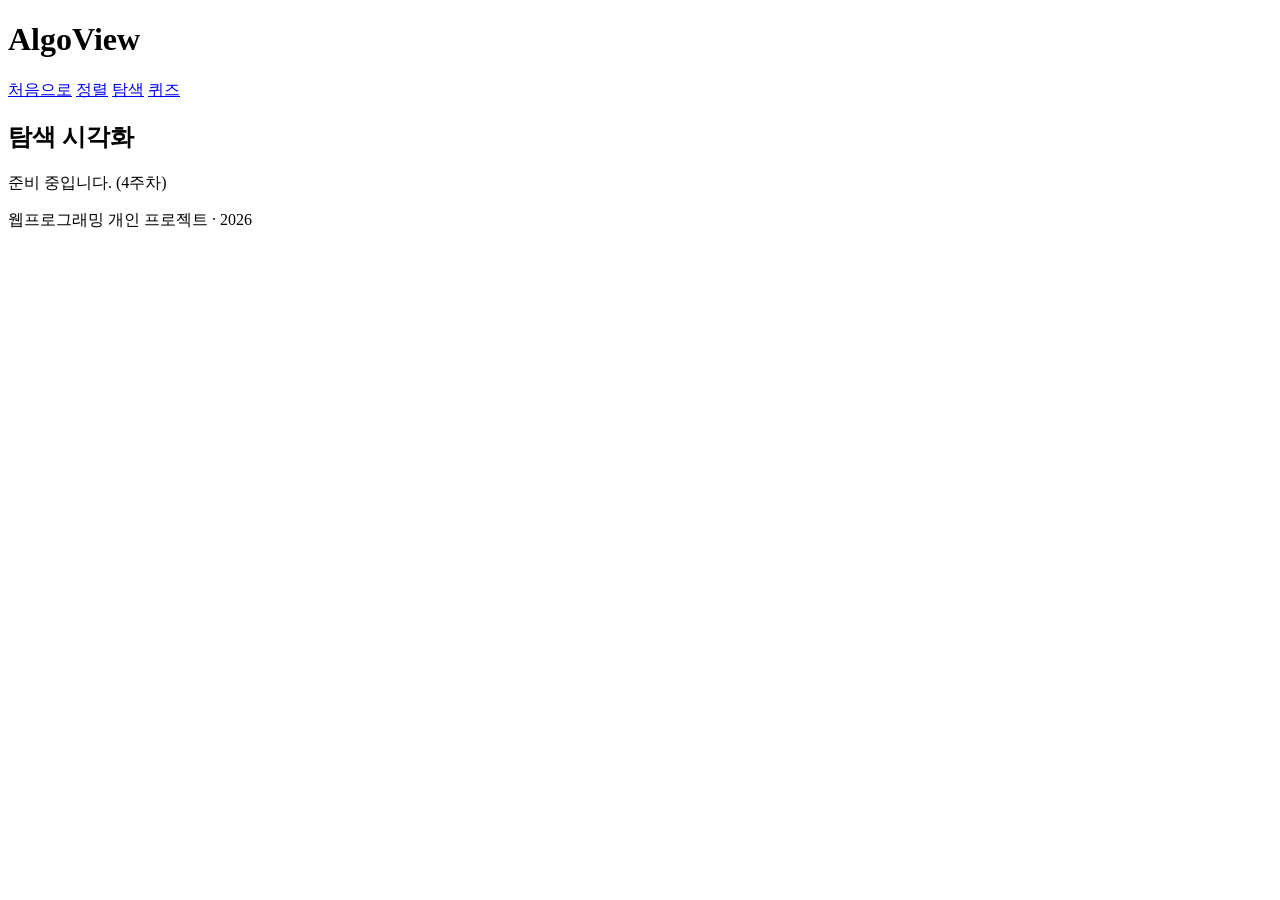
==== graph.html @ 5e1281aa "feat: html 뼈대 만들기" ====
<!DOCTYPE html>
<html lang="ko">
<head>
  <meta charset="UTF-8">
  <meta name="viewport" content="width=device-width, initial-scale=1.0">
  <title>탐색 시각화 – AlgoView</title>
  <link rel="stylesheet" href="./css/style.css">
</head>
<body>
  <header>
    <h1>AlgoView</h1>
    <nav>
      <a href="index.html">처음으로</a>
      <a href="sort.html">정렬</a>
      <a href="graph.html">탐색</a>
      <a href="quiz.html">퀴즈</a>
    </nav>
  </header>

  <main>
    <h2>탐색 시각화</h2>
    <p>준비 중입니다. (4주차)</p>
  </main>

  <footer>
    <p>웹프로그래밍 개인 프로젝트 · 2026</p>
  </footer>
</body>
</html>
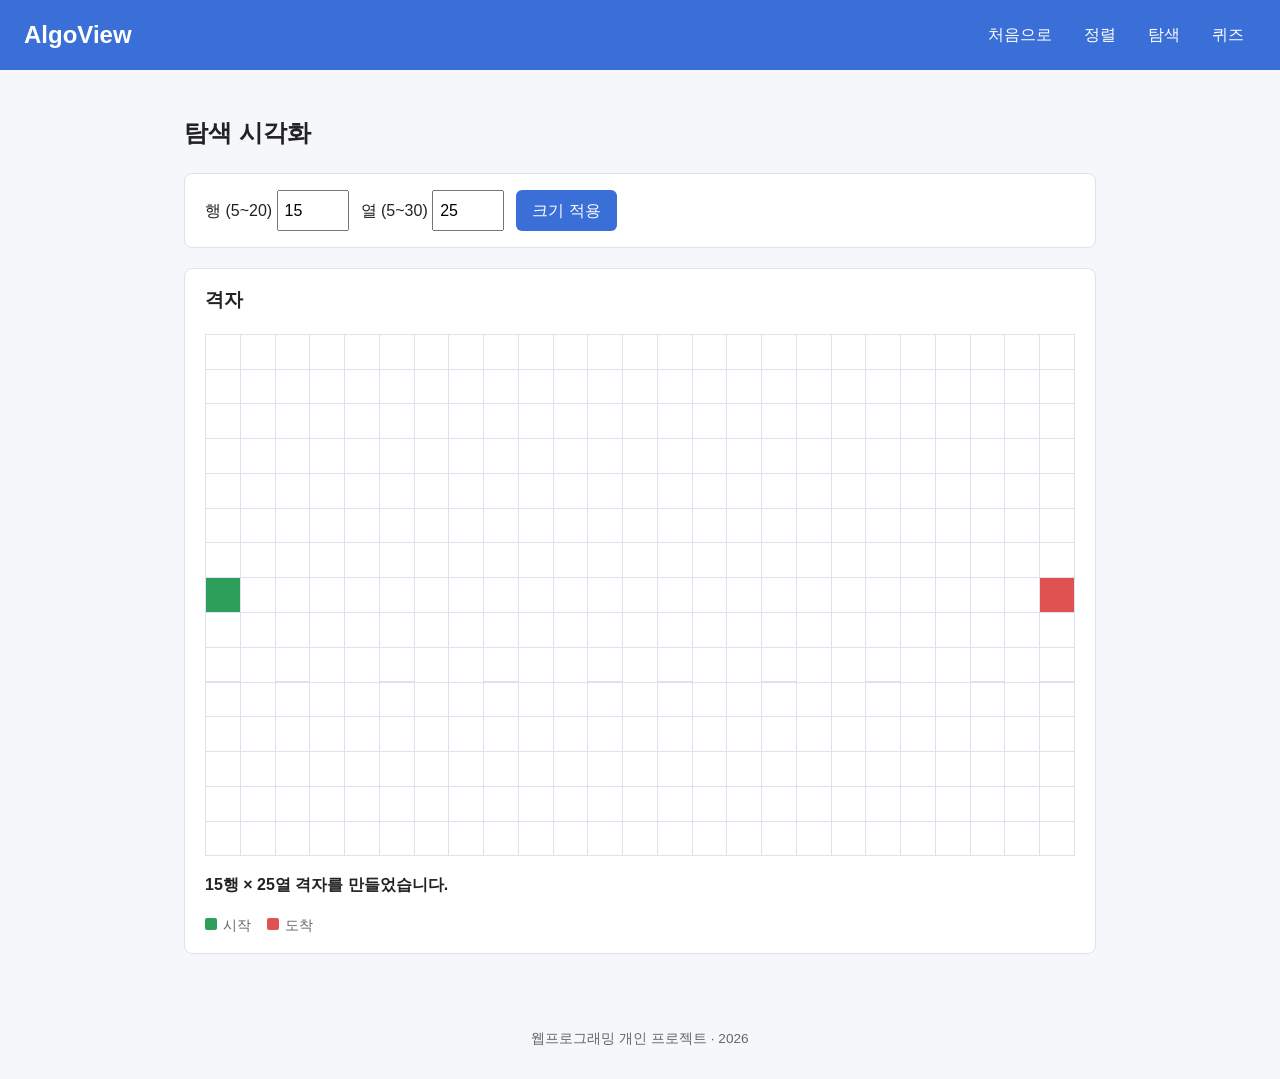
==== commit 9da32994: "feat: 탐색 페이지 격자 렌더링 - 탐색 페이지에 격자 렌더링 - 격자 크기 입력 받는 기능 포함" ====
--- a/graph.html
+++ b/graph.html
@@ -19,11 +19,40 @@
 
   <main>
     <h2>탐색 시각화</h2>
-    <p>준비 중입니다. (4주차)</p>
+
+    <!-- 격자 크기 입력: 적용하면 격자를 새로 만들고 벽도 지운다 -->
+    <section class="controls">
+      <label>
+        행 (5~20)
+        <input type="number" id="rows-input" min="5" max="20" value="15">
+      </label>
+      <label>
+        열 (5~30)
+        <input type="number" id="cols-input" min="5" max="30" value="25">
+      </label>
+      <button type="button" id="apply-btn">크기 적용</button>
+    </section>
+
+    <!-- 격자: 칸(div)은 graph.js가 만든다 -->
+    <section>
+      <h3>격자</h3>
+      <div id="grid" class="grid"></div>
+
+      <p id="message" class="message"></p>
+
+      <!-- 칸 색의 의미 -->
+      <ul class="legend">
+        <li><span class="swatch start"></span>시작</li>
+        <li><span class="swatch goal"></span>도착</li>
+      </ul>
+    </section>
   </main>
 
   <footer>
     <p>웹프로그래밍 개인 프로젝트 · 2026</p>
   </footer>
+
+  <!-- HTML 요소가 다 만들어진 뒤에 실행되도록 body 맨 끝에 둔다 -->
+  <script src="./js/graph.js"></script>
 </body>
 </html>
--- a/css/style.css
+++ b/css/style.css
@@ -0,0 +1,453 @@
+/* ===== AlgoView 공통 스타일 ===== */
+
+/* 색은 여기 한곳에 모아 두고 아래에서 var()로 꺼내 쓴다 */
+:root {
+  --color-main: #3b6fd8;      /* 강조색 (머리말, 링크) */
+  --color-bg: #f5f7fb;        /* 페이지 배경 */
+  --color-box: #ffffff;       /* 카드·섹션 배경 */
+  --color-text: #222222;      /* 기본 글자 */
+  --color-sub: #666666;       /* 보조 글자 */
+  --color-line: #dde3ee;      /* 테두리 */
+
+  /* 정렬 막대 색 */
+  --color-bar: #9bb5ea;       /* 대기 */
+  --color-compare: #f2b632;   /* 비교 중 */
+  --color-swap: #e05252;      /* 교환 */
+  --color-pivot: #9b6ad8;     /* 피벗 (퀵 정렬) */
+  --color-group: #eceef2;        /* 막대 뒤 배경: 묶음 (병합·퀵 정렬) */
+  --color-group-left: #e3ecfb;   /* 막대 뒤 배경: 합치는 왼쪽 묶음 / 피벗보다 작은 값 */
+  --color-group-right: #fdecd8;  /* 막대 뒤 배경: 합치는 오른쪽 묶음 / 피벗보다 큰 값 */
+  --color-sorted: #4caf7a;    /* 자리 확정 */
+  --color-ordered: #b5e0c4;   /* 순서는 맞지만 아직 자리 확정 아님 (삽입·병합 정렬) */
+  --color-code-current: #fff1bf;   /* 의사코드에서 지금 실행 중인 줄 */
+
+  /* 탐색 격자 색 */
+  --color-cell: #ffffff;      /* 빈 칸 */
+  --color-start: #2e9e5b;     /* 시작점 */
+  --color-goal: #e05252;      /* 도착점 */
+}
+
+/* 패딩·테두리를 너비 안에 포함시켜 크기 계산을 쉽게 한다 */
+* {
+  box-sizing: border-box;
+}
+
+body {
+  margin: 0;
+  font-family: "Malgun Gothic", "Apple SD Gothic Neo", sans-serif;
+  line-height: 1.6;
+  color: var(--color-text);
+  background: var(--color-bg);
+
+  /* 바닥글이 항상 화면 아래쪽에 붙도록 세로 Flexbox 사용 */
+  min-height: 100vh;
+  display: flex;
+  flex-direction: column;
+}
+
+a {
+  color: var(--color-main);
+}
+
+/* ===== 머리말 ===== */
+header {
+  background: var(--color-main);
+  color: #ffffff;
+  padding: 16px 24px;
+
+  /* 제목은 왼쪽, 메뉴는 오른쪽 */
+  display: flex;
+  flex-wrap: wrap;
+  align-items: center;
+  justify-content: space-between;
+  gap: 12px;
+}
+
+header h1 {
+  margin: 0;
+  font-size: 1.5rem;
+}
+
+header p {
+  margin: 0;
+  font-size: 0.9rem;
+}
+
+/* ===== 메뉴 ===== */
+nav {
+  display: flex;
+  flex-wrap: wrap;
+  gap: 8px;
+}
+
+nav a {
+  color: #ffffff;
+  text-decoration: none;
+  padding: 6px 12px;
+  border-radius: 6px;
+}
+
+nav a:hover {
+  background: rgba(255, 255, 255, 0.2);
+}
+
+/* ===== 본문 ===== */
+main {
+  /* 남는 세로 공간을 본문이 차지해서 바닥글을 아래로 민다 */
+  flex: 1;
+  width: 100%;
+  max-width: 960px;
+  margin: 0 auto;
+  padding: 24px;
+}
+
+section {
+  background: var(--color-box);
+  border: 1px solid var(--color-line);
+  border-radius: 8px;
+  padding: 16px 20px;
+  margin-bottom: 20px;
+}
+
+section h2,
+section h3 {
+  margin-top: 0;
+}
+
+/* ===== 버튼·입력칸 ===== */
+button {
+  padding: 8px 16px;
+  border: none;
+  border-radius: 6px;
+  background: var(--color-main);
+  color: #ffffff;
+  font: inherit;
+  cursor: pointer;
+}
+
+/* 애니메이션 실행 중 비활성화된 버튼 */
+button:disabled {
+  opacity: 0.4;
+  cursor: not-allowed;
+}
+
+input[type="number"] {
+  width: 4.5em;
+  padding: 6px;
+  font: inherit;
+}
+
+select {
+  padding: 6px;
+  font: inherit;
+}
+
+/* ===== 시작 화면의 알고리즘 카드 목록 ===== */
+.card-list {
+  list-style: none;
+  margin: 0;
+  padding: 0;
+
+  /* 화면 너비에 맞춰 한 줄에 들어가는 카드 수가 자동으로 바뀐다 */
+  display: grid;
+  grid-template-columns: repeat(auto-fit, minmax(220px, 1fr));
+  gap: 16px;
+}
+
+.card-list a {
+  display: block;
+  height: 100%;
+  padding: 16px;
+  border: 1px solid var(--color-line);
+  border-radius: 8px;
+  text-decoration: none;
+  color: var(--color-text);
+}
+
+.card-list a:hover {
+  border-color: var(--color-main);
+}
+
+/* ===== 정렬 페이지 ===== */
+/* 조작 버튼 줄: 좁으면 다음 줄로 넘어간다 */
+.controls {
+  display: flex;
+  flex-wrap: wrap;
+  align-items: center;
+  gap: 12px;
+}
+
+/* 막대 그래프 영역: 막대를 아래쪽 기준으로 나란히 세운다 */
+.bars {
+  display: flex;
+  align-items: flex-end;
+  height: 300px;
+  border-bottom: 2px solid var(--color-line);
+}
+
+/* 막대 하나가 들어가는 칸: 그래프 높이만큼 세워 두고, 배경색으로 병합 정렬의 묶음을 표시한다.
+   막대 사이 간격은 칸의 좌우 여백으로 만든다 (gap을 쓰면 묶음 배경이 끊겨 보인다) */
+.slot {
+  flex: 1;
+  height: 100%;
+  display: flex;
+  align-items: flex-end;
+  padding: 0 1px;
+}
+
+/* 묶음 배경. 파랑·주황 묶음 색이 이 색보다 우선하도록 앞쪽에 둔다 */
+.slot.group {
+  background: var(--color-group);
+}
+
+/* 묶음이 새로 시작하는 칸: 왼쪽에 섹션 배경색 테두리를 둘러 앞 묶음과 떨어져 보이게 한다 */
+.slot.group-start {
+  border-left: 3px solid var(--color-box);
+}
+
+.slot.group-left {
+  background: var(--color-group-left);
+}
+
+.slot.group-right {
+  background: var(--color-group-right);
+}
+
+/* 막대 하나: 칸 너비를 꽉 채우고, 높이는 sort.js가 %로 정한다 */
+.bar {
+  flex: 1;
+  background: var(--color-bar);
+  border-radius: 3px 3px 0 0;
+}
+
+/* 비교·교환 색이 이 색보다 우선하도록 앞쪽에 둔다 */
+.bar.ordered {
+  background: var(--color-ordered);
+}
+
+.bar.sorted {
+  background: var(--color-sorted);
+}
+
+.bar.pivot {
+  background: var(--color-pivot);
+}
+
+.bar.compare {
+  background: var(--color-compare);
+}
+
+.bar.swap {
+  background: var(--color-swap);
+}
+
+/* 현재 단계 설명 */
+.message {
+  min-height: 1.6em;   /* 글자가 바뀌어도 높이가 흔들리지 않게 */
+  font-weight: bold;
+}
+
+/* 색 설명 */
+.legend {
+  list-style: none;
+  margin: 0;
+  padding: 0;
+  display: flex;
+  flex-wrap: wrap;
+  gap: 16px;
+  font-size: 0.9rem;
+  color: var(--color-sub);
+}
+
+.swatch {
+  display: inline-block;
+  width: 12px;
+  height: 12px;
+  margin-right: 6px;
+  border-radius: 2px;
+  background: var(--color-bar);
+}
+
+.swatch.compare {
+  background: var(--color-compare);
+}
+
+.swatch.swap {
+  background: var(--color-swap);
+}
+
+.swatch.pivot {
+  background: var(--color-pivot);
+}
+
+/* 묶음 색은 연해서 테두리를 둘러 보이게 한다 */
+.swatch.group {
+  background: var(--color-group);
+  border: 1px solid var(--color-line);
+}
+
+.swatch.group-left {
+  background: var(--color-group-left);
+  border: 1px solid var(--color-line);
+}
+
+.swatch.group-right {
+  background: var(--color-group-right);
+  border: 1px solid var(--color-line);
+}
+
+.swatch.sorted {
+  background: var(--color-sorted);
+}
+
+.swatch.ordered {
+  background: var(--color-ordered);
+}
+
+/* 막대 그래프와 의사코드를 나란히 둔다 (좁은 화면에서는 아래 미디어 쿼리에서 한 줄로 바꾼다) */
+.sort-view {
+  display: grid;
+  grid-template-columns: minmax(0, 1fr) 260px;   /* 왼쪽 막대는 남는 폭을 모두, 오른쪽 의사코드는 260px */
+  gap: 16px;
+  align-items: start;
+}
+
+/* 의사코드 상자: 막대 그래프(.bars)와 같은 높이로 고정하고, 제목 · 코드 · 변수를 위에서 아래로 쌓는다 */
+.pseudocode {
+  height: 300px;
+  display: flex;
+  flex-direction: column;
+  border: 1px solid var(--color-line);
+  border-radius: 6px;
+  padding: 8px 12px;
+  font-size: 0.9rem;
+}
+
+/* 코드 부분: 남는 높이를 모두 차지하고, 넘치면 이 안에서만 스크롤한다 (제목·변수는 고정)
+   min-height: 0 이 있어야 flex 안에서 내용보다 작게 줄어들어 스크롤이 생긴다
+   position: relative 는 sort.js가 줄의 위치(offsetTop)를 이 상자 기준으로 재기 위해 둔다 */
+.code-scroll {
+  flex: 1;
+  min-height: 0;
+  overflow: auto;
+  position: relative;
+  scrollbar-width: thin;                              /* 스크롤 막대를 얇게 */
+  scrollbar-color: var(--color-line) transparent;     /* 막대는 연한 테두리색, 바탕은 투명 */
+}
+
+/* scrollbar-width를 모르는 옛 크롬·사파리용: 같은 뜻 */
+.code-scroll::-webkit-scrollbar {
+  width: 6px;
+  height: 6px;
+}
+
+.code-scroll::-webkit-scrollbar-thumb {
+  background: var(--color-line);
+  border-radius: 3px;
+}
+
+.pseudocode h4 {
+  margin: 0 0 8px;
+  font-size: 0.95rem;
+}
+
+/* 줄 번호는 ol이 자동으로 붙인다
+   목록 폭을 가장 긴 줄에 맞춰서(max-content), 옆으로 긴 줄도 강조색이 끝까지 깔리게 한다
+   min-width: 100% 는 줄이 짧을 때도 강조색이 상자 폭만큼은 깔리게 한다 */
+.code {
+  width: max-content;
+  min-width: 100%;
+  margin: 0;
+  padding-left: 2em;
+  font-family: Consolas, monospace;
+}
+
+.code li {
+  padding: 2px 4px;
+  border-radius: 3px;
+}
+
+/* 들여쓰기 공백을 그대로 보여 준다 */
+.code code {
+  font-family: inherit;
+  white-space: pre;
+}
+
+.code li.current {
+  background: var(--color-code-current);
+  font-weight: bold;
+}
+
+/* 의사코드 아래의 변수 값 */
+.code-vars {
+  min-height: 1.5em;   /* 값이 없을 때도 높이를 유지해 상자가 흔들리지 않게 */
+  margin: 8px 0 0;
+  padding-top: 8px;
+  border-top: 1px solid var(--color-line);
+  font-family: Consolas, monospace;
+}
+
+/* ===== 탐색 페이지 ===== */
+/* 격자: 칸 사이의 1px 틈으로 바탕색(테두리색)이 비쳐 보여서 칸 경계선이 된다.
+   열 수와 최대 너비는 graph.js가 정한다 (칸이 너무 커지지 않게) */
+.grid {
+  display: grid;
+  gap: 1px;
+  width: 100%;
+  background: var(--color-line);
+  border: 1px solid var(--color-line);
+}
+
+/* 칸 하나: aspect-ratio로 정사각형을 유지한다 */
+.cell {
+  aspect-ratio: 1;
+  background: var(--color-cell);
+}
+
+.cell.start {
+  background: var(--color-start);
+}
+
+.cell.goal {
+  background: var(--color-goal);
+}
+
+.swatch.start {
+  background: var(--color-start);
+}
+
+.swatch.goal {
+  background: var(--color-goal);
+}
+
+/* ===== 바닥글 ===== */
+footer {
+  text-align: center;
+  color: var(--color-sub);
+  font-size: 0.85rem;
+  padding: 16px;
+}
+
+/* ===== 좁은 화면 (휴대폰) ===== */
+@media (max-width: 600px) {
+  header {
+    padding: 12px 16px;
+  }
+
+  main {
+    padding: 16px;
+  }
+
+  .bars {
+    height: 200px;
+  }
+
+  .pseudocode {
+    height: 200px;
+  }
+
+  /* 의사코드를 막대 아래로 내린다 */
+  .sort-view {
+    grid-template-columns: 1fr;
+  }
+}
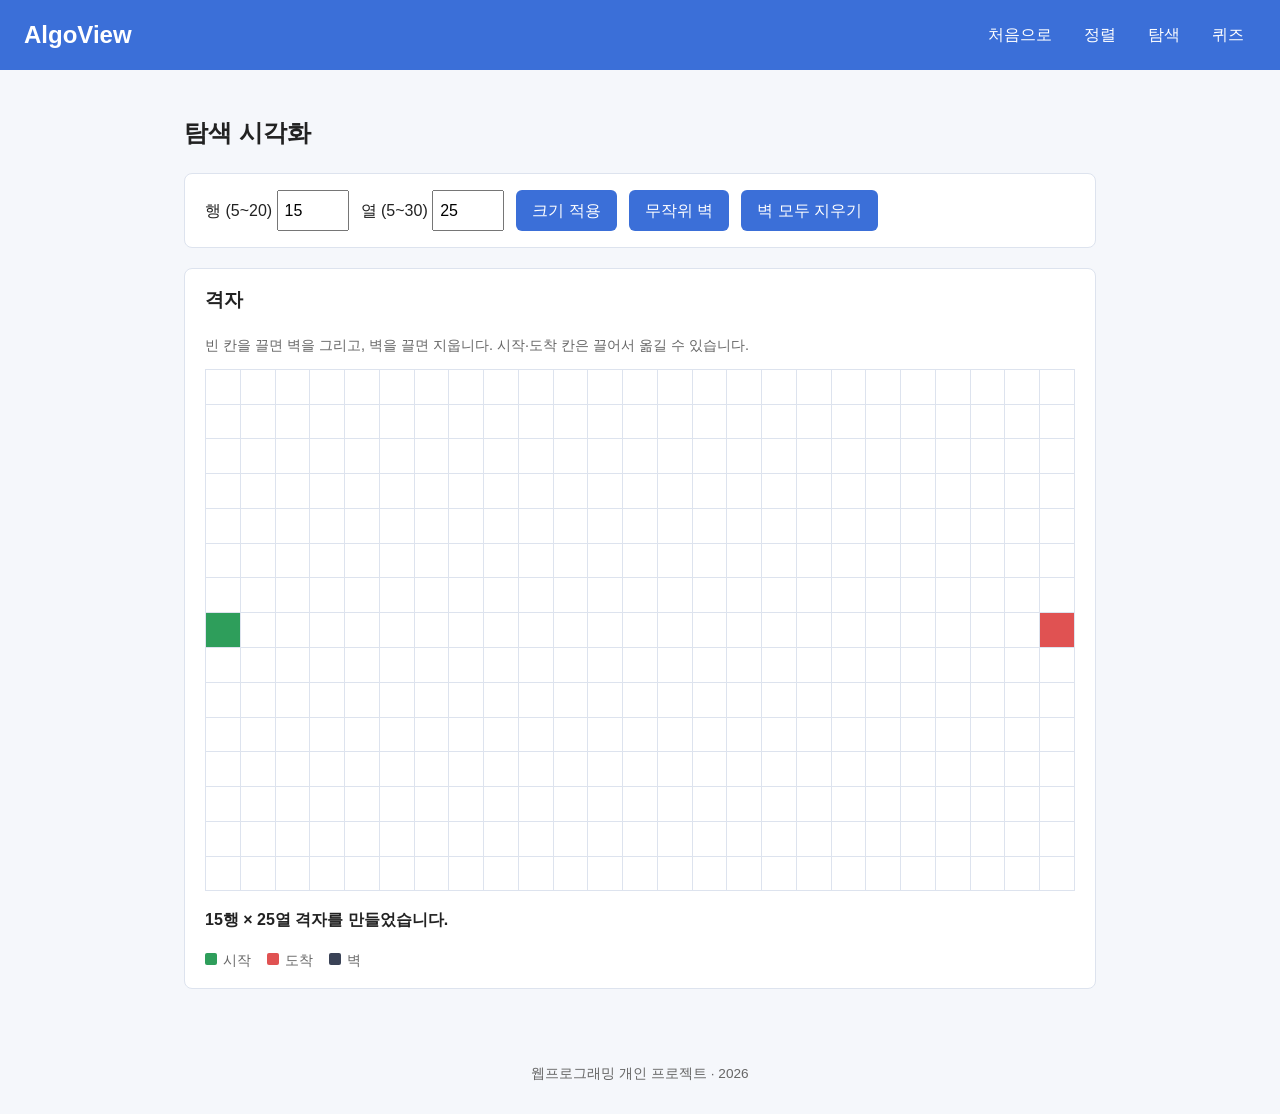
==== commit 2236e8fd: "feat: 탐색 페이지 요소 추가 - 시작점, 도착점, 벽 - 시작점과 도착점은 드래그로 움직이는 기능 추가 - 벽을 클릭후 드래그하면 벽 지워짐, 빈 칸 클릭 후 드래그하면 벽 " ====
--- a/graph.html
+++ b/graph.html
@@ -20,7 +20,7 @@
   <main>
     <h2>탐색 시각화</h2>
 
-    <!-- 격자 크기 입력: 적용하면 격자를 새로 만들고 벽도 지운다 -->
+    <!-- 격자 조작: 크기 입력(적용하면 격자를 새로 만들고 벽도 지운다), 무작위 벽, 벽 모두 지우기 -->
     <section class="controls">
       <label>
         행 (5~20)
@@ -31,11 +31,14 @@
         <input type="number" id="cols-input" min="5" max="30" value="25">
       </label>
       <button type="button" id="apply-btn">크기 적용</button>
+      <button type="button" id="random-btn">무작위 벽</button>
+      <button type="button" id="clear-btn">벽 모두 지우기</button>
     </section>
 
     <!-- 격자: 칸(div)은 graph.js가 만든다 -->
     <section>
       <h3>격자</h3>
+      <p class="hint">빈 칸을 끌면 벽을 그리고, 벽을 끌면 지웁니다. 시작·도착 칸은 끌어서 옮길 수 있습니다.</p>
       <div id="grid" class="grid"></div>
 
       <p id="message" class="message"></p>
@@ -44,6 +47,7 @@
       <ul class="legend">
         <li><span class="swatch start"></span>시작</li>
         <li><span class="swatch goal"></span>도착</li>
+        <li><span class="swatch wall"></span>벽</li>
       </ul>
     </section>
   </main>
--- a/css/style.css
+++ b/css/style.css
@@ -23,6 +23,7 @@
 
   /* 탐색 격자 색 */
   --color-cell: #ffffff;      /* 빈 칸 */
+  --color-wall: #3a4256;      /* 벽 */
   --color-start: #2e9e5b;     /* 시작점 */
   --color-goal: #e05252;      /* 도착점 */
 }
@@ -396,6 +397,10 @@
   width: 100%;
   background: var(--color-line);
   border: 1px solid var(--color-line);
+
+  /* 격자 위에서 끌 때 화면이 스크롤되거나 글자가 선택되지 않게 한다 */
+  touch-action: none;
+  user-select: none;
 }
 
 /* 칸 하나: aspect-ratio로 정사각형을 유지한다 */
@@ -404,6 +409,10 @@
   background: var(--color-cell);
 }
 
+.cell.wall {
+  background: var(--color-wall);
+}
+
 .cell.start {
   background: var(--color-start);
 }
@@ -412,12 +421,29 @@
   background: var(--color-goal);
 }
 
+/* 끌어서 옮길 수 있는 칸 */
+.cell.start,
+.cell.goal {
+  cursor: grab;
+}
+
 .swatch.start {
   background: var(--color-start);
 }
 
 .swatch.goal {
   background: var(--color-goal);
+}
+
+.swatch.wall {
+  background: var(--color-wall);
+}
+
+/* 격자 위의 사용법 안내 */
+.hint {
+  margin: 0 0 12px;
+  font-size: 0.9rem;
+  color: var(--color-sub);
 }
 
 /* ===== 바닥글 ===== */
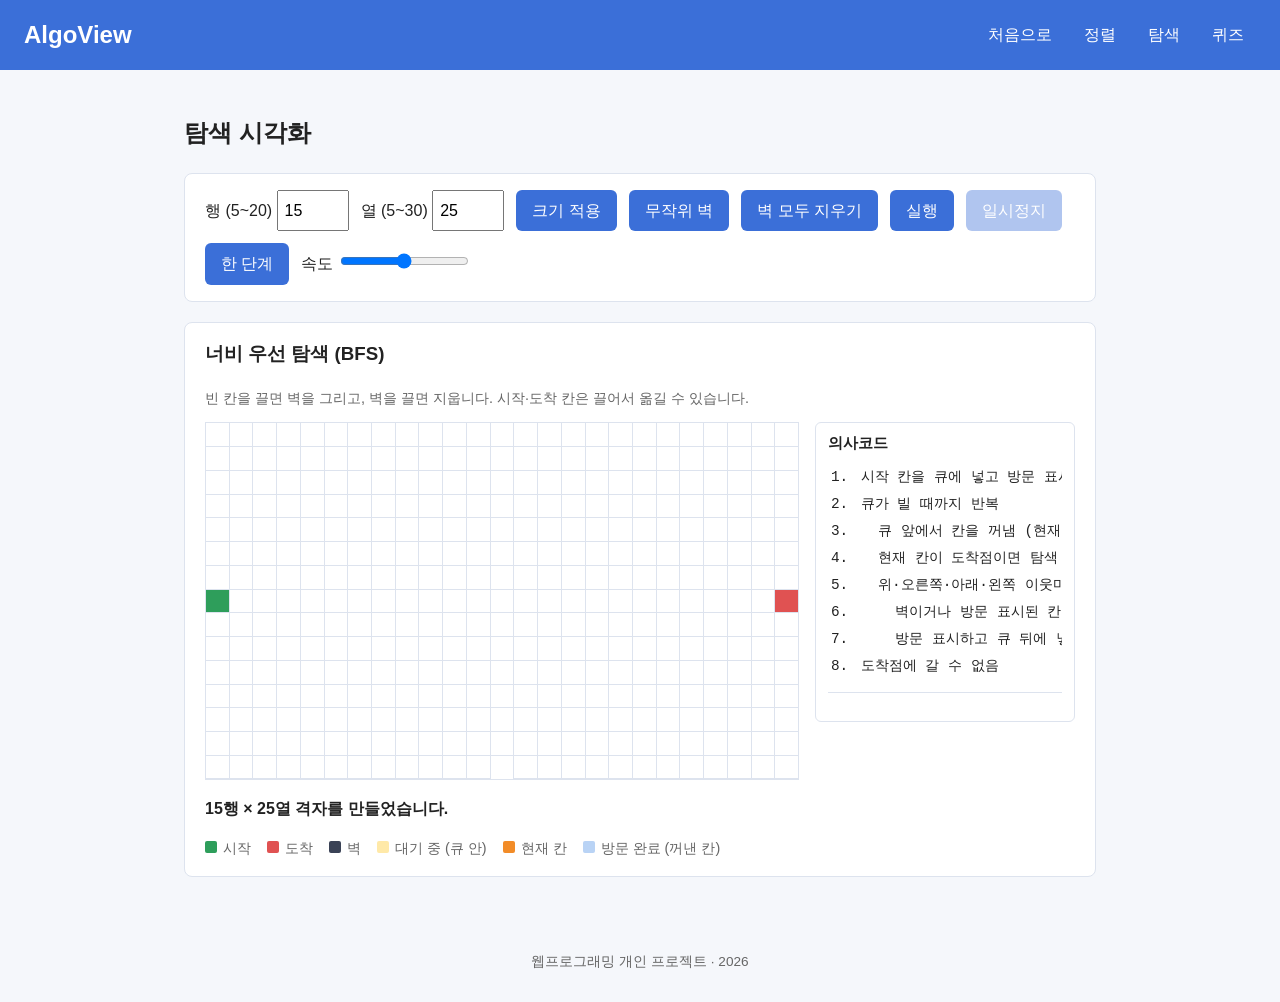
==== commit 99e55d5d: "feat: bfs 구현 - bfs 탐색 제너레이터 - 의사코드" ====
--- a/graph.html
+++ b/graph.html
@@ -20,7 +20,8 @@
   <main>
     <h2>탐색 시각화</h2>
 
-    <!-- 격자 조작: 크기 입력(적용하면 격자를 새로 만들고 벽도 지운다), 무작위 벽, 벽 모두 지우기 -->
+    <!-- 조작 버튼: 크기 입력(적용하면 격자를 새로 만들고 벽도 지운다), 무작위 벽, 벽 모두 지우기, 탐색 실행·일시정지·한 단계·속도.
+         실행 중에는 graph.js가 일시정지·속도를 뺀 버튼과 입력칸을 비활성화한다 -->
     <section class="controls">
       <label>
         행 (5~20)
@@ -33,13 +34,43 @@
       <button type="button" id="apply-btn">크기 적용</button>
       <button type="button" id="random-btn">무작위 벽</button>
       <button type="button" id="clear-btn">벽 모두 지우기</button>
+      <button type="button" id="run-btn">실행</button>
+      <button type="button" id="pause-btn" disabled>일시정지</button>
+      <button type="button" id="step-btn">한 단계</button>
+      <label>
+        속도
+        <input type="range" id="speed-input" min="1" max="5" value="3">
+      </label>
     </section>
 
     <!-- 격자: 칸(div)은 graph.js가 만든다 -->
     <section>
-      <h3>격자</h3>
+      <h3>너비 우선 탐색 (BFS)</h3>
       <p class="hint">빈 칸을 끌면 벽을 그리고, 벽을 끌면 지웁니다. 시작·도착 칸은 끌어서 옮길 수 있습니다.</p>
-      <div id="grid" class="grid"></div>
+
+      <!-- 넓은 화면에서는 격자 오른쪽에, 좁은 화면에서는 격자 아래에 의사코드가 온다 -->
+      <div class="graph-view">
+        <div id="grid" class="grid"></div>
+
+        <!-- 의사코드: 지금 실행 중인 줄은 graph.js가 강조한다 -->
+        <div class="pseudocode">
+          <h4>의사코드</h4>
+          <div id="code-scroll" class="code-scroll">
+            <ol class="code" data-algo="bfs">
+              <li><code>시작 칸을 큐에 넣고 방문 표시</code></li>
+              <li><code>큐가 빌 때까지 반복</code></li>
+              <li><code>  큐 앞에서 칸을 꺼냄 (현재 칸)</code></li>
+              <li><code>  현재 칸이 도착점이면 탐색 성공</code></li>
+              <li><code>  위·오른쪽·아래·왼쪽 이웃마다</code></li>
+              <li><code>    벽이거나 방문 표시된 칸이면 건너뜀</code></li>
+              <li><code>    방문 표시하고 큐 뒤에 넣음</code></li>
+              <li><code>도착점에 갈 수 없음</code></li>
+            </ol>
+          </div>
+          <!-- 지금 단계의 변수 값 (예: 현재 칸 = (3, 5) · 큐 크기 = 4) -->
+          <p id="code-vars" class="code-vars"></p>
+        </div>
+      </div>
 
       <p id="message" class="message"></p>
 
@@ -48,6 +79,9 @@
         <li><span class="swatch start"></span>시작</li>
         <li><span class="swatch goal"></span>도착</li>
         <li><span class="swatch wall"></span>벽</li>
+        <li><span class="swatch queued"></span>대기 중 (큐 안)</li>
+        <li><span class="swatch current"></span>현재 칸</li>
+        <li><span class="swatch visited"></span>방문 완료 (꺼낸 칸)</li>
       </ul>
     </section>
   </main>
--- a/css/style.css
+++ b/css/style.css
@@ -26,6 +26,9 @@
   --color-wall: #3a4256;      /* 벽 */
   --color-start: #2e9e5b;     /* 시작점 */
   --color-goal: #e05252;      /* 도착점 */
+  --color-queued: #ffe9a8;    /* 대기 중 (큐에 들어 있는 칸) */
+  --color-visited: #b9d3f5;   /* 방문 완료 (큐에서 꺼내 처리한 칸) */
+  --color-current: #f28c28;   /* 지금 꺼낸 칸 */
 }
 
 /* 패딩·테두리를 너비 안에 포함시켜 크기 계산을 쉽게 한다 */
@@ -306,7 +309,8 @@
 }
 
 /* 막대 그래프와 의사코드를 나란히 둔다 (좁은 화면에서는 아래 미디어 쿼리에서 한 줄로 바꾼다) */
-.sort-view {
+.sort-view,
+.graph-view {
   display: grid;
   grid-template-columns: minmax(0, 1fr) 260px;   /* 왼쪽 막대는 남는 폭을 모두, 오른쪽 의사코드는 260px */
   gap: 16px;
@@ -413,12 +417,24 @@
   background: var(--color-wall);
 }
 
+.cell.queued {
+  background: var(--color-queued);
+}
+
+.cell.visited {
+  background: var(--color-visited);
+}
+
 .cell.start {
   background: var(--color-start);
 }
 
 .cell.goal {
   background: var(--color-goal);
+}
+
+.cell.current {
+  background: var(--color-current);
 }
 
 /* 끌어서 옮길 수 있는 칸 */
@@ -437,6 +453,18 @@
 
 .swatch.wall {
   background: var(--color-wall);
+}
+
+.swatch.queued {
+  background: var(--color-queued);
+}
+
+.swatch.visited {
+  background: var(--color-visited);
+}
+
+.swatch.current {
+  background: var(--color-current);
 }
 
 /* 격자 위의 사용법 안내 */
@@ -473,7 +501,8 @@
   }
 
   /* 의사코드를 막대 아래로 내린다 */
-  .sort-view {
+  .sort-view,
+  .graph-view {
     grid-template-columns: 1fr;
   }
 }
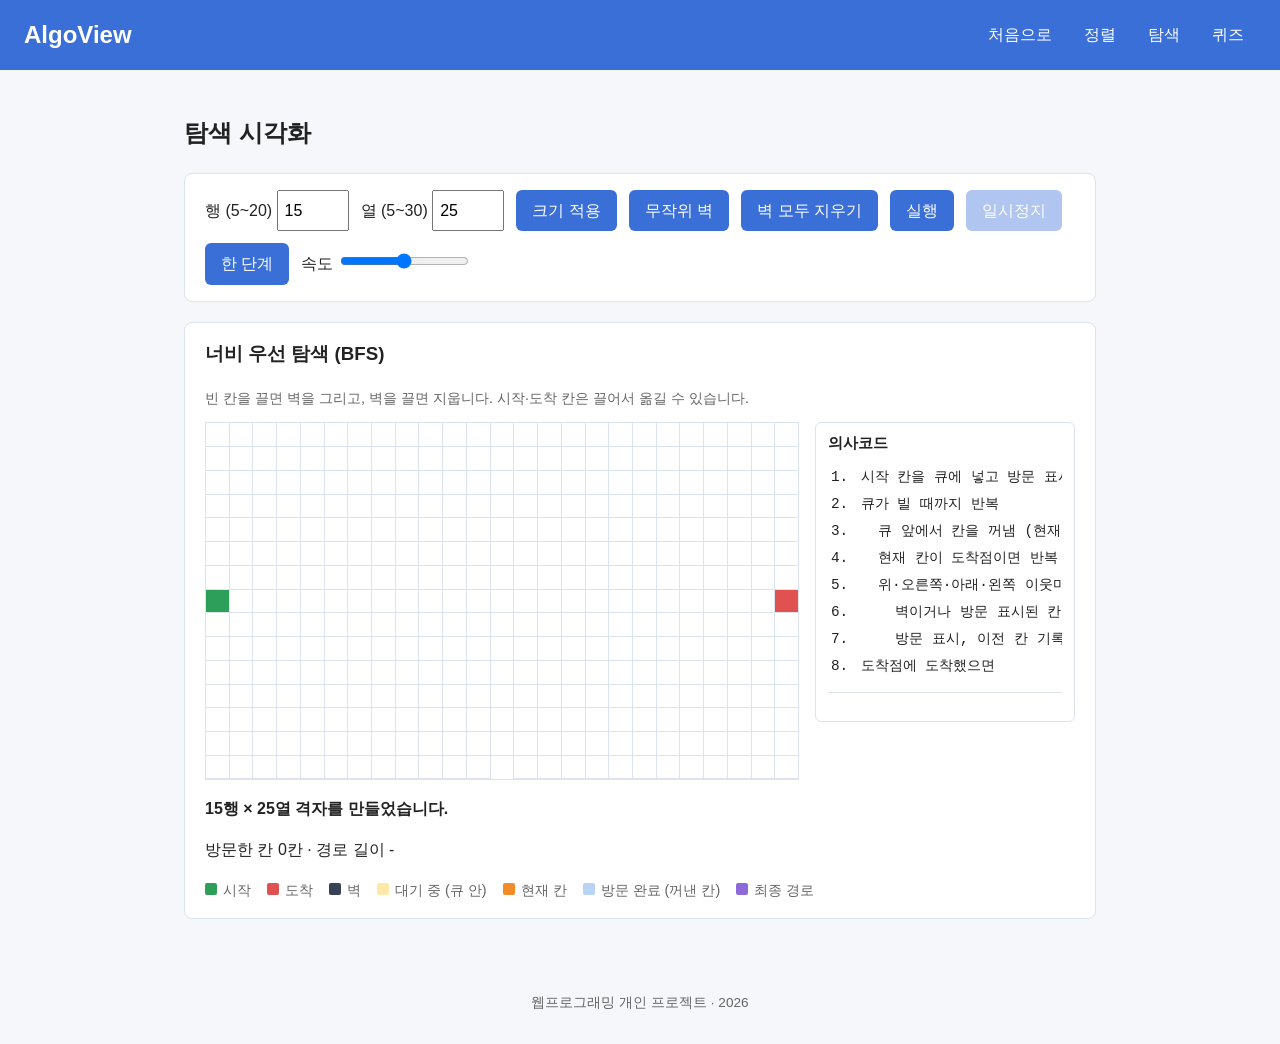
==== commit 7d543375: "feat: bfs 결과 경로 표시 - 탐색 후 bfs 경로 하이라이팅 - 탐색 후 경로 길이 표시" ====
--- a/graph.html
+++ b/graph.html
@@ -60,11 +60,14 @@
               <li><code>시작 칸을 큐에 넣고 방문 표시</code></li>
               <li><code>큐가 빌 때까지 반복</code></li>
               <li><code>  큐 앞에서 칸을 꺼냄 (현재 칸)</code></li>
-              <li><code>  현재 칸이 도착점이면 탐색 성공</code></li>
+              <li><code>  현재 칸이 도착점이면 반복 멈춤</code></li>
               <li><code>  위·오른쪽·아래·왼쪽 이웃마다</code></li>
               <li><code>    벽이거나 방문 표시된 칸이면 건너뜀</code></li>
-              <li><code>    방문 표시하고 큐 뒤에 넣음</code></li>
-              <li><code>도착점에 갈 수 없음</code></li>
+              <li><code>    방문 표시, 이전 칸 기록, 큐 뒤에 넣음</code></li>
+              <li><code>도착점에 도착했으면</code></li>
+              <li><code>  이전 칸을 따라 시작점까지 거슬러 올라가 경로를 만듦</code></li>
+              <li><code>  경로를 시작점부터 한 칸씩 칠함</code></li>
+              <li><code>아니면 도착점에 갈 수 없음</code></li>
             </ol>
           </div>
           <!-- 지금 단계의 변수 값 (예: 현재 칸 = (3, 5) · 큐 크기 = 4) -->
@@ -73,6 +76,8 @@
       </div>
 
       <p id="message" class="message"></p>
+      <!-- 지금까지 꺼내 처리한 칸 수와 찾은 경로의 칸 수: graph.js가 한 단계마다 갱신한다 -->
+      <p>방문한 칸 <span id="visit-count">0</span>칸 · 경로 길이 <span id="path-length">-</span></p>
 
       <!-- 칸 색의 의미 -->
       <ul class="legend">
@@ -82,6 +87,7 @@
         <li><span class="swatch queued"></span>대기 중 (큐 안)</li>
         <li><span class="swatch current"></span>현재 칸</li>
         <li><span class="swatch visited"></span>방문 완료 (꺼낸 칸)</li>
+        <li><span class="swatch path"></span>최종 경로</li>
       </ul>
     </section>
   </main>
--- a/css/style.css
+++ b/css/style.css
@@ -28,6 +28,7 @@
   --color-goal: #e05252;      /* 도착점 */
   --color-queued: #ffe9a8;    /* 대기 중 (큐에 들어 있는 칸) */
   --color-visited: #b9d3f5;   /* 방문 완료 (큐에서 꺼내 처리한 칸) */
+  --color-path: #8e6ad8;      /* 최종 경로 */
   --color-current: #f28c28;   /* 지금 꺼낸 칸 */
 }
 
@@ -425,6 +426,10 @@
   background: var(--color-visited);
 }
 
+.cell.path {
+  background: var(--color-path);
+}
+
 .cell.start {
   background: var(--color-start);
 }
@@ -461,6 +466,10 @@
 
 .swatch.visited {
   background: var(--color-visited);
+}
+
+.swatch.path {
+  background: var(--color-path);
 }
 
 .swatch.current {
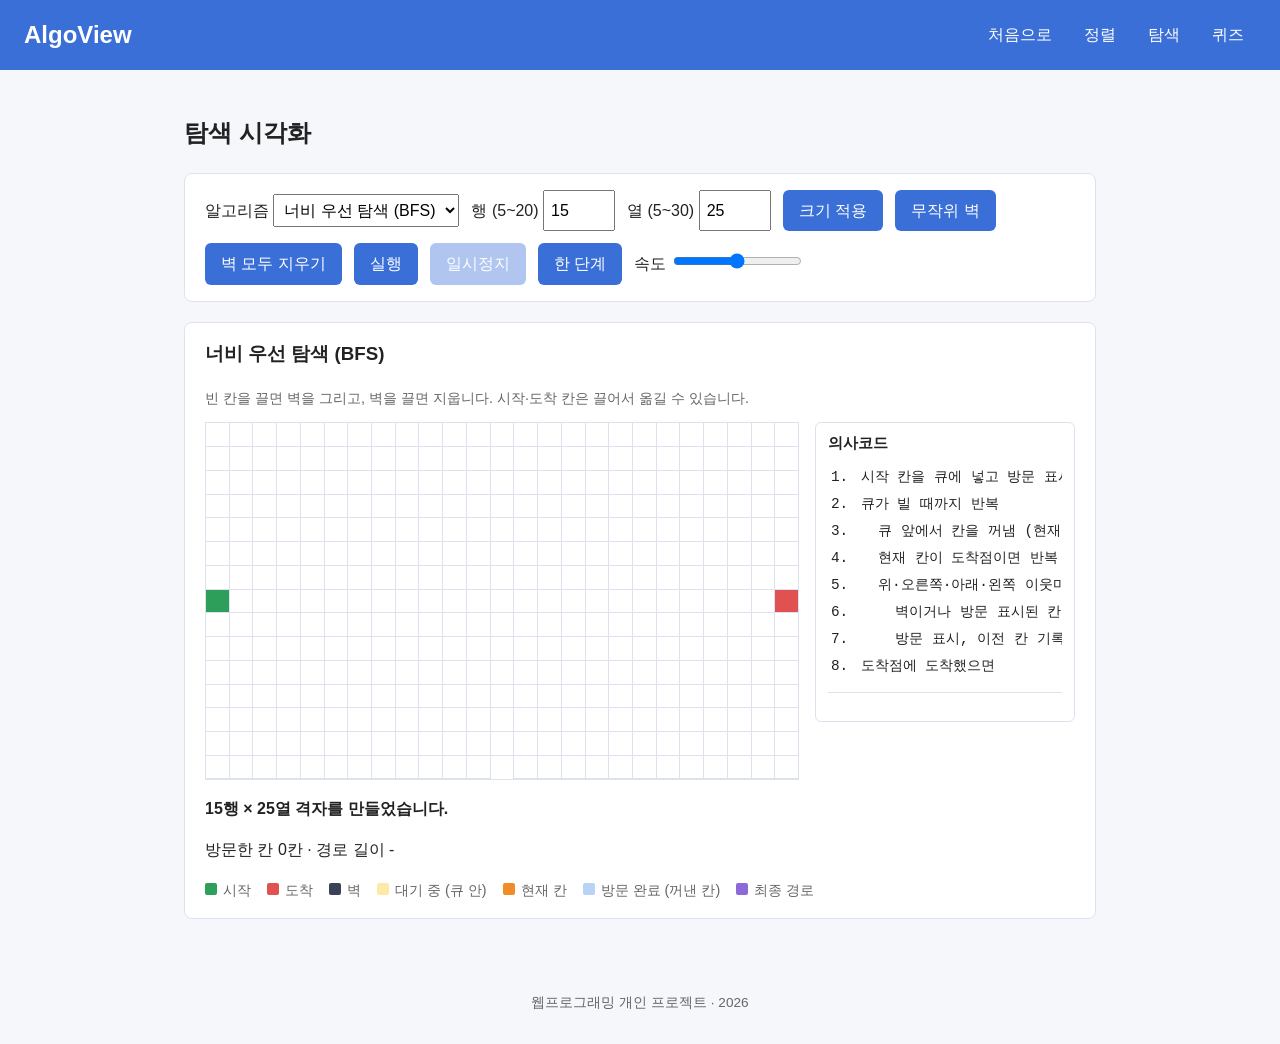
==== commit 13bbf082: "feat: DFS 알고리즘 추가 - 탐색 페이지에 dfs 알고리즘 추가 - 탐색 페이지에 알고리즘 선택 기능 추가" ====
--- a/graph.html
+++ b/graph.html
@@ -20,9 +20,16 @@
   <main>
     <h2>탐색 시각화</h2>
 
-    <!-- 조작 버튼: 크기 입력(적용하면 격자를 새로 만들고 벽도 지운다), 무작위 벽, 벽 모두 지우기, 탐색 실행·일시정지·한 단계·속도.
-         실행 중에는 graph.js가 일시정지·속도를 뺀 버튼과 입력칸을 비활성화한다 -->
+    <!-- 조작 버튼: 알고리즘 선택, 크기 입력(적용하면 격자를 새로 만들고 벽도 지운다), 무작위 벽, 벽 모두 지우기,
+         탐색 실행·일시정지·한 단계·속도. 실행 중에는 graph.js가 일시정지·속도를 뺀 버튼과 입력칸을 비활성화한다 -->
     <section class="controls">
+      <label>
+        알고리즘
+        <select id="algo-select">
+          <option value="bfs">너비 우선 탐색 (BFS)</option>
+          <option value="dfs">깊이 우선 탐색 (DFS)</option>
+        </select>
+      </label>
       <label>
         행 (5~20)
         <input type="number" id="rows-input" min="5" max="20" value="15">
@@ -45,7 +52,7 @@
 
     <!-- 격자: 칸(div)은 graph.js가 만든다 -->
     <section>
-      <h3>너비 우선 탐색 (BFS)</h3>
+      <h3 id="algo-title">너비 우선 탐색 (BFS)</h3>
       <p class="hint">빈 칸을 끌면 벽을 그리고, 벽을 끌면 지웁니다. 시작·도착 칸은 끌어서 옮길 수 있습니다.</p>
 
       <!-- 넓은 화면에서는 격자 오른쪽에, 좁은 화면에서는 격자 아래에 의사코드가 온다 -->
@@ -69,6 +76,21 @@
               <li><code>  경로를 시작점부터 한 칸씩 칠함</code></li>
               <li><code>아니면 도착점에 갈 수 없음</code></li>
             </ol>
+            <ol class="code" data-algo="dfs" hidden>
+              <li><code>시작 칸을 스택에 넣음</code></li>
+              <li><code>스택이 빌 때까지 반복</code></li>
+              <li><code>  스택 맨 위에서 칸을 꺼냄 (현재 칸)</code></li>
+              <li><code>  이미 방문한 칸이면 건너뜀</code></li>
+              <li><code>  현재 칸을 방문 표시</code></li>
+              <li><code>  현재 칸이 도착점이면 반복 멈춤</code></li>
+              <li><code>  위·오른쪽·아래·왼쪽 이웃마다</code></li>
+              <li><code>    벽이거나 방문한 칸이면 건너뜀</code></li>
+              <li><code>    이전 칸 기록, 스택에 넣음</code></li>
+              <li><code>도착점에 도착했으면</code></li>
+              <li><code>  이전 칸을 따라 거슬러 올라가 경로 만듦</code></li>
+              <li><code>  경로를 시작점부터 한 칸씩 칠함</code></li>
+              <li><code>아니면 도착점에 갈 수 없음</code></li>
+            </ol>
           </div>
           <!-- 지금 단계의 변수 값 (예: 현재 칸 = (3, 5) · 큐 크기 = 4) -->
           <p id="code-vars" class="code-vars"></p>
@@ -78,13 +100,16 @@
       <p id="message" class="message"></p>
       <!-- 지금까지 꺼내 처리한 칸 수와 찾은 경로의 칸 수: graph.js가 한 단계마다 갱신한다 -->
       <p>방문한 칸 <span id="visit-count">0</span>칸 · 경로 길이 <span id="path-length">-</span></p>
+      <!-- data-algos가 있는 항목은 거기 적힌 알고리즘을 골랐을 때만 graph.js가 보이게 한다 -->
+      <p class="hint" data-algos="dfs" hidden>※ DFS가 찾은 경로는 가장 짧은 경로가 아닐 수 있습니다. BFS와 경로 길이를 비교해 보세요.</p>
 
       <!-- 칸 색의 의미 -->
       <ul class="legend">
         <li><span class="swatch start"></span>시작</li>
         <li><span class="swatch goal"></span>도착</li>
         <li><span class="swatch wall"></span>벽</li>
-        <li><span class="swatch queued"></span>대기 중 (큐 안)</li>
+        <li data-algos="bfs"><span class="swatch queued"></span>대기 중 (큐 안)</li>
+        <li data-algos="dfs" hidden><span class="swatch queued"></span>대기 중 (스택 안)</li>
         <li><span class="swatch current"></span>현재 칸</li>
         <li><span class="swatch visited"></span>방문 완료 (꺼낸 칸)</li>
         <li><span class="swatch path"></span>최종 경로</li>
